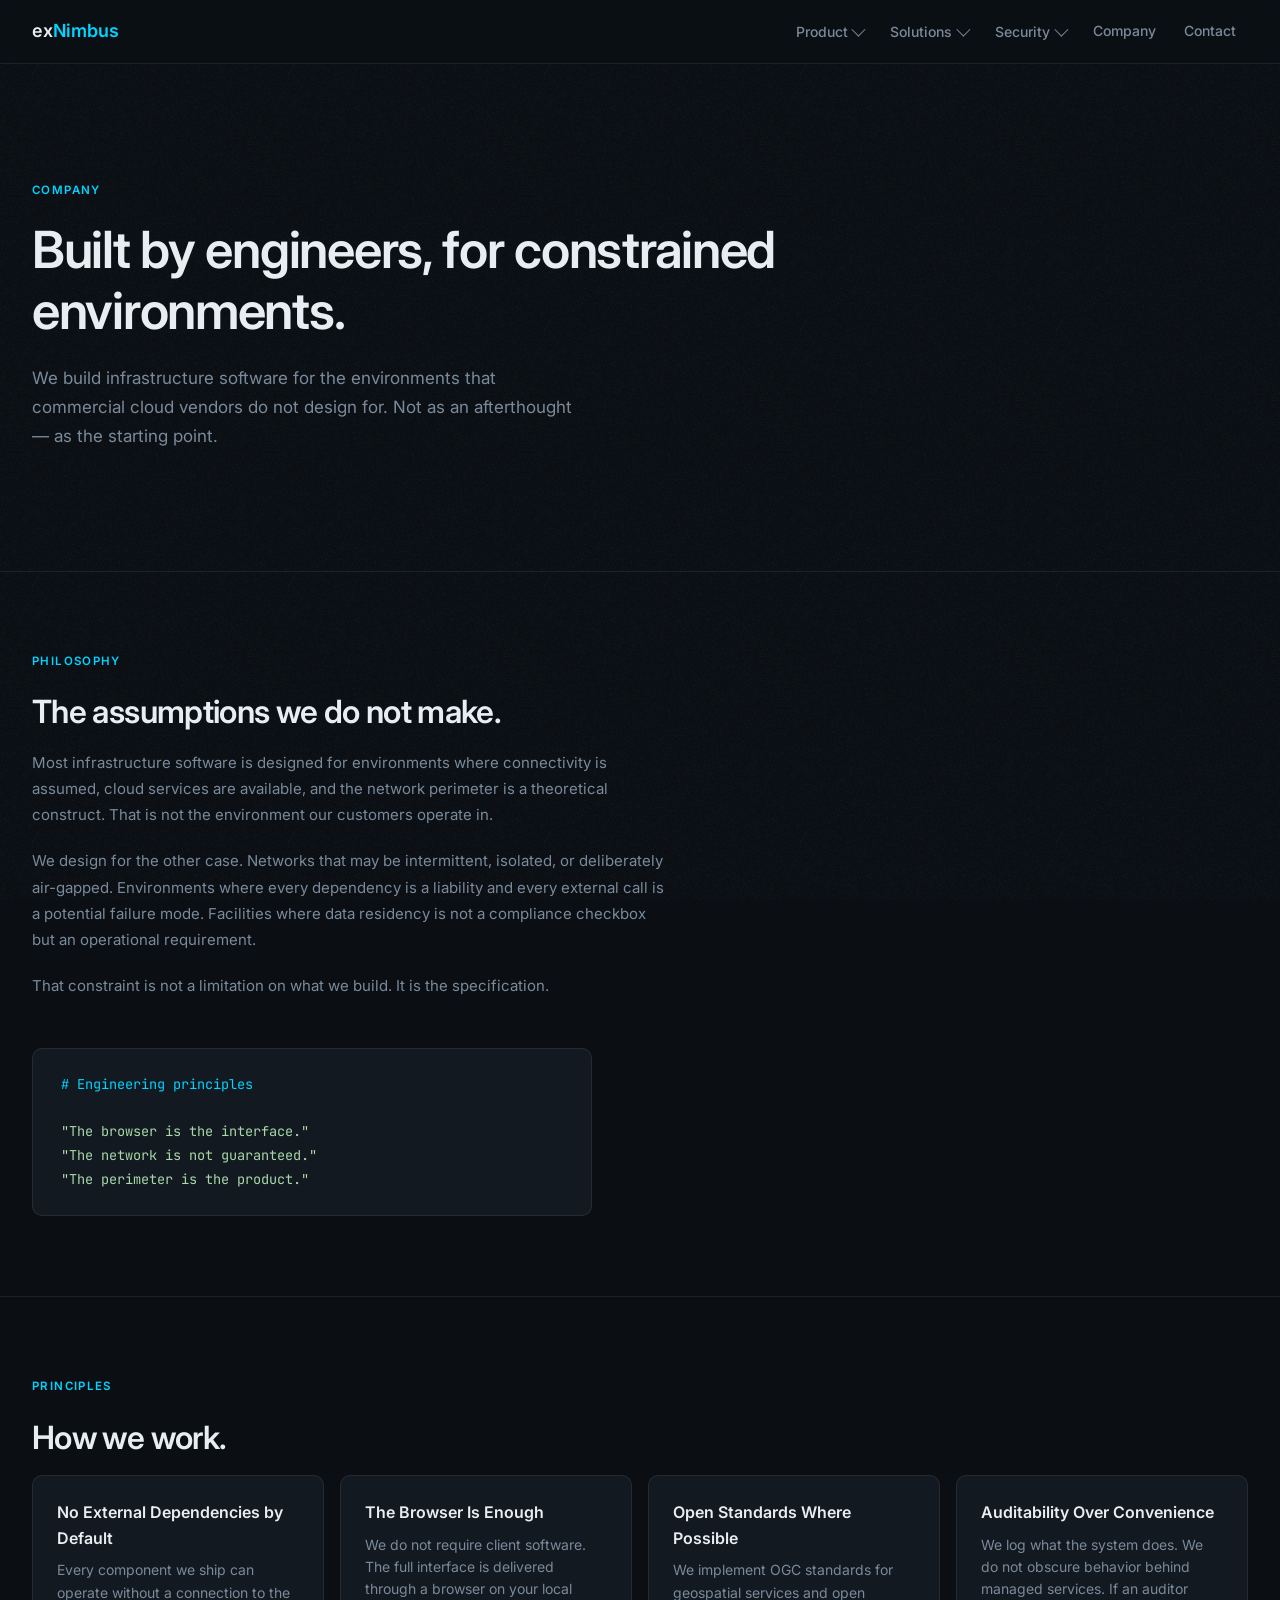
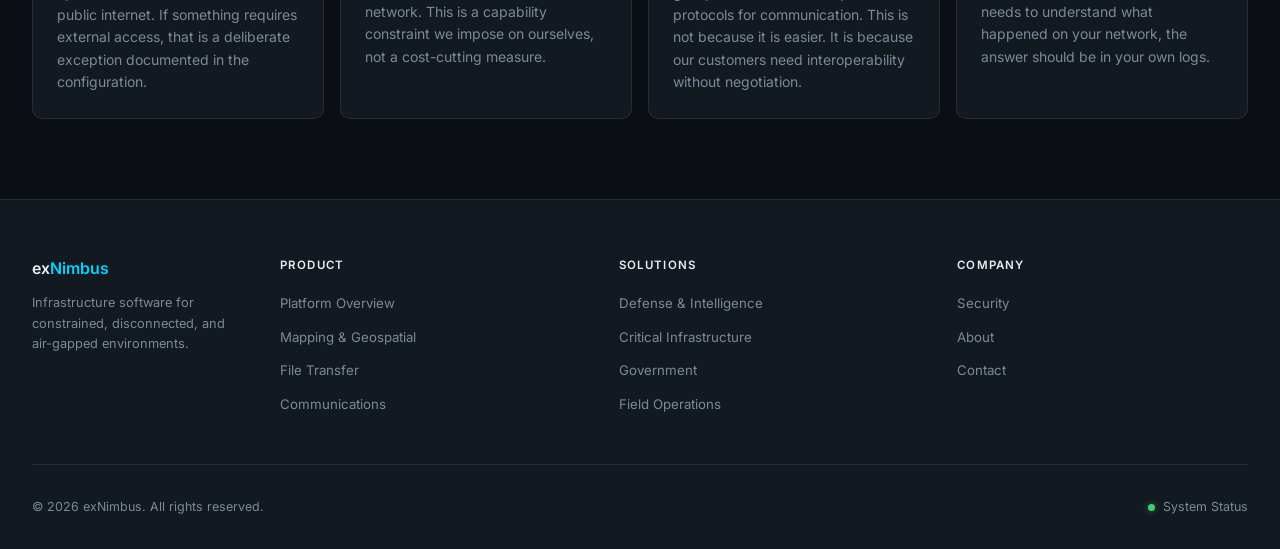
==== static/company.html @ fc00a21d "no more vanta, generic corporate look" ====
<!DOCTYPE html>
<html lang="en">
<head>
  <meta charset="UTF-8">
  <meta name="viewport" content="width=device-width, initial-scale=1.0">
  <title>Company — exNimbus</title>
  <link rel="stylesheet" href="css/site.css">
</head>
<body class="inner-page">

  <!-- Site Nav -->
  <nav class="site-nav" role="navigation" aria-label="Main navigation">
    <div class="nav-inner">
      <a href="index.html" class="nav-logo">ex<span>Nimbus</span></a>

      <ul class="nav-links" role="list">

        <li class="nav-item has-dropdown">
          <button aria-expanded="false" aria-haspopup="true">
            Product <span class="nav-chevron" aria-hidden="true"></span>
          </button>
          <div class="dropdown-panel" role="menu">
            <a href="product.html" class="dropdown-item" role="menuitem">
              <div class="item-title">Platform Overview</div>
              <div class="item-desc">Deployment modes, architecture, and integration points.</div>
            </a>
            <a href="product.html#mapping" class="dropdown-item" role="menuitem">
              <div class="item-title">Mapping &amp; Geospatial</div>
              <div class="item-desc">OGC-standards web mapping for disconnected networks.</div>
            </a>
            <a href="product.html#transfer" class="dropdown-item" role="menuitem">
              <div class="item-title">File Transfer</div>
              <div class="item-desc">Peer-to-peer transfer without centralized infrastructure.</div>
            </a>
            <a href="product.html#comms" class="dropdown-item" role="menuitem">
              <div class="item-title">Communications</div>
              <div class="item-desc">Browser-native real-time channels inside your perimeter.</div>
            </a>
          </div>
        </li>

        <li class="nav-item has-dropdown">
          <button aria-expanded="false" aria-haspopup="true">
            Solutions <span class="nav-chevron" aria-hidden="true"></span>
          </button>
          <div class="dropdown-panel" role="menu">
            <a href="solutions.html#defense" class="dropdown-item" role="menuitem">
              <div class="item-title">Defense &amp; Intelligence</div>
              <div class="item-desc">Air-gapped deployments, RBAC, full audit logging.</div>
            </a>
            <a href="solutions.html#infrastructure" class="dropdown-item" role="menuitem">
              <div class="item-title">Critical Infrastructure</div>
              <div class="item-desc">Isolated networks with high-availability requirements.</div>
            </a>
            <a href="solutions.html#government" class="dropdown-item" role="menuitem">
              <div class="item-title">Government</div>
              <div class="item-desc">Compliance-ready, on-premises, no external telemetry.</div>
            </a>
            <a href="solutions.html#field" class="dropdown-item" role="menuitem">
              <div class="item-title">Field Operations</div>
              <div class="item-desc">Edge and hybrid deployments with intermittent connectivity.</div>
            </a>
          </div>
        </li>

        <li class="nav-item has-dropdown">
          <button aria-expanded="false" aria-haspopup="true">
            Security <span class="nav-chevron" aria-hidden="true"></span>
          </button>
          <div class="dropdown-panel" role="menu">
            <a href="security.html#posture" class="dropdown-item" role="menuitem">
              <div class="item-title">Security Posture</div>
              <div class="item-desc">Zero trust architecture, no external dependencies.</div>
            </a>
            <a href="security.html#compliance" class="dropdown-item" role="menuitem">
              <div class="item-title">Compliance</div>
              <div class="item-desc">Audit logging, RBAC, and configurable data boundaries.</div>
            </a>
          </div>
        </li>

        <li class="nav-item">
          <a href="company.html">Company</a>
        </li>

        <li class="nav-item">
          <a href="contact.html">Contact</a>
        </li>

      </ul>

      <button class="nav-hamburger" aria-label="Open menu" aria-expanded="false">
        <span></span><span></span><span></span>
      </button>
    </div>
  </nav>

  <!-- Mobile Menu -->
  <div class="mobile-menu" role="dialog" aria-modal="true" aria-label="Navigation">
    <div class="mobile-menu-header">
      <a href="index.html" class="nav-logo">ex<span style="color:var(--color-accent)">Nimbus</span></a>
      <button class="mobile-menu-close" aria-label="Close menu">&times;</button>
    </div>
    <ul class="mobile-nav-links">
      <li><div class="mobile-nav-section">Product</div></li>
      <li><a href="product.html">Platform Overview</a></li>
      <li><a href="product.html#mapping">Mapping &amp; Geospatial</a></li>
      <li><a href="product.html#transfer">File Transfer</a></li>
      <li><a href="product.html#comms">Communications</a></li>
      <li><div class="mobile-nav-section">Solutions</div></li>
      <li><a href="solutions.html#defense">Defense &amp; Intelligence</a></li>
      <li><a href="solutions.html#infrastructure">Critical Infrastructure</a></li>
      <li><a href="solutions.html#government">Government</a></li>
      <li><a href="solutions.html#field">Field Operations</a></li>
      <li><div class="mobile-nav-section">More</div></li>
      <li><a href="security.html">Security</a></li>
      <li><a href="company.html">Company</a></li>
      <li><a href="contact.html">Contact</a></li>
    </ul>
  </div>

  <!-- Page Content -->
  <div class="page-body">

    <section class="hero">
      <span class="hero-eyebrow">Company</span>
      <h1>Built by engineers, for constrained environments.</h1>
      <p>We build infrastructure software for the environments that commercial cloud vendors do not design for. Not as an afterthought — as the starting point.</p>
    </section>

    <hr class="section-divider">

    <!-- Philosophy -->
    <section class="section">
      <p class="section-eyebrow">Philosophy</p>
      <h2>The assumptions we do not make.</h2>

      <div class="prose" style="margin-bottom: 3rem;">
        <p>Most infrastructure software is designed for environments where connectivity is assumed, cloud services are available, and the network perimeter is a theoretical construct. That is not the environment our customers operate in.</p>
        <p>We design for the other case. Networks that may be intermittent, isolated, or deliberately air-gapped. Environments where every dependency is a liability and every external call is a potential failure mode. Facilities where data residency is not a compliance checkbox but an operational requirement.</p>
        <p>That constraint is not a limitation on what we build. It is the specification.</p>
      </div>

      <div class="terminal-block">
        <div><span class="t-key"># Engineering principles</span></div>
        <div>&nbsp;</div>
        <div><span class="t-str">"The browser is the interface."</span></div>
        <div><span class="t-str">"The network is not guaranteed."</span></div>
        <div><span class="t-str">"The perimeter is the product."</span></div>
      </div>
    </section>

    <hr class="section-divider">

    <!-- Principles -->
    <section class="section">
      <p class="section-eyebrow">Principles</p>
      <h2>How we work.</h2>

      <div class="card-grid">
        <div class="card">
          <h3>No External Dependencies by Default</h3>
          <p>Every component we ship can operate without a connection to the public internet. If something requires external access, that is a deliberate exception documented in the configuration.</p>
        </div>
        <div class="card">
          <h3>The Browser Is Enough</h3>
          <p>We do not require client software. The full interface is delivered through a browser on your local network. This is a capability constraint we impose on ourselves, not a cost-cutting measure.</p>
        </div>
        <div class="card">
          <h3>Open Standards Where Possible</h3>
          <p>We implement OGC standards for geospatial services and open protocols for communication. This is not because it is easier. It is because our customers need interoperability without negotiation.</p>
        </div>
        <div class="card">
          <h3>Auditability Over Convenience</h3>
          <p>We log what the system does. We do not obscure behavior behind managed services. If an auditor needs to understand what happened on your network, the answer should be in your own logs.</p>
        </div>
      </div>
    </section>

    <!-- Footer -->
    <footer class="site-footer">
      <div class="footer-inner">
        <div class="footer-top">
          <div class="footer-brand">
            <a href="index.html" class="footer-logo">ex<span>Nimbus</span></a>
            <p>Infrastructure software for constrained, disconnected, and air-gapped environments.</p>
          </div>
          <div class="footer-col">
            <h4>Product</h4>
            <ul>
              <li><a href="product.html">Platform Overview</a></li>
              <li><a href="product.html#mapping">Mapping &amp; Geospatial</a></li>
              <li><a href="product.html#transfer">File Transfer</a></li>
              <li><a href="product.html#comms">Communications</a></li>
            </ul>
          </div>
          <div class="footer-col">
            <h4>Solutions</h4>
            <ul>
              <li><a href="solutions.html#defense">Defense &amp; Intelligence</a></li>
              <li><a href="solutions.html#infrastructure">Critical Infrastructure</a></li>
              <li><a href="solutions.html#government">Government</a></li>
              <li><a href="solutions.html#field">Field Operations</a></li>
            </ul>
          </div>
          <div class="footer-col">
            <h4>Company</h4>
            <ul>
              <li><a href="security.html">Security</a></li>
              <li><a href="company.html">About</a></li>
              <li><a href="contact.html">Contact</a></li>
            </ul>
          </div>
        </div>
        <div class="footer-bottom">
          <span>&copy; 2026 exNimbus. All rights reserved.</span>
          <a href="#" class="footer-status">
            <span class="status-dot"></span>
            System Status
          </a>
        </div>
      </div>
    </footer>
  </div>

  <script src="js/nav.js" defer></script>
</body>
</html>
---- static/css/site.css ----
@import url('https://fonts.googleapis.com/css2?family=Inter:wght@300;400;500;600;700&family=JetBrains+Mono:wght@400;500&display=swap');

:root {
  --color-bg: #0B0F14;
  --color-surface: #131920;
  --color-surface-2: #1A2231;
  --color-border: rgba(255, 255, 255, 0.08);
  --color-text: #E8EDF2;
  --color-text-muted: #7A8A9A;
  --color-accent: #00D4FF;
  --font-sans: 'Inter', system-ui, sans-serif;
  --font-mono: 'JetBrains Mono', monospace;
  --nav-height: 64px;
}

*, *::before, *::after {
  box-sizing: border-box;
  margin: 0;
  padding: 0;
}

html, body {
  width: 100%;
  min-height: 100%;
  background: var(--color-bg);
  color: var(--color-text);
  font-family: var(--font-sans);
  font-size: 16px;
  line-height: 1.6;
  -webkit-font-smoothing: antialiased;
}

/* Noise texture overlay — inner pages only */
body.inner-page::before {
  content: '';
  position: fixed;
  inset: 0;
  background-image: url('../gallery/noise.png');
  background-repeat: repeat;
  opacity: 0.035;
  pointer-events: none;
  z-index: 0;
}

/* ─── Site Nav ─────────────────────────────────────────── */

.site-nav {
  position: fixed;
  top: 0;
  left: 0;
  width: 100%;
  height: var(--nav-height);
  z-index: 100;
  background: rgba(11, 15, 20, 0.6);
  backdrop-filter: blur(12px);
  -webkit-backdrop-filter: blur(12px);
  border-bottom: 1px solid var(--color-border);
  transition: background 0.2s ease;
}

.site-nav.scrolled {
  background: rgba(11, 15, 20, 0.92);
}

.nav-inner {
  display: flex;
  align-items: center;
  justify-content: space-between;
  height: 100%;
  max-width: 1280px;
  margin: 0 auto;
  padding: 0 2rem;
}

.nav-logo {
  font-size: 1.125rem;
  font-weight: 600;
  color: var(--color-text);
  text-decoration: none;
  letter-spacing: -0.01em;
}

.nav-logo span {
  color: var(--color-accent);
}

.nav-links {
  display: flex;
  align-items: center;
  gap: 0.25rem;
  list-style: none;
}

.nav-item {
  position: relative;
}

.nav-item > a,
.nav-item > button {
  display: flex;
  align-items: center;
  gap: 0.3rem;
  padding: 0.375rem 0.75rem;
  font-family: var(--font-sans);
  font-size: 0.875rem;
  font-weight: 500;
  color: var(--color-text-muted);
  background: none;
  border: none;
  cursor: pointer;
  text-decoration: none;
  border-radius: 6px;
  transition: color 0.15s, background 0.15s;
  white-space: nowrap;
}

.nav-item > a:hover,
.nav-item > button:hover,
.nav-item.open > a,
.nav-item.open > button {
  color: var(--color-text);
  background: rgba(255, 255, 255, 0.05);
}

.nav-item > a.nav-disabled {
  color: rgba(122, 138, 154, 0.4);
  cursor: default;
  pointer-events: none;
}

.nav-chevron {
  display: inline-block;
  width: 10px;
  height: 10px;
  border-right: 1.5px solid currentColor;
  border-bottom: 1.5px solid currentColor;
  transform: rotate(45deg) translateY(-2px);
  transition: transform 0.2s;
}

.nav-item.open .nav-chevron {
  transform: rotate(-135deg) translateY(-2px);
}

/* ─── Dropdown Panel ─────────────────────────────────────── */

.dropdown-panel {
  position: absolute;
  top: calc(100% + 8px);
  left: 50%;
  transform: translateX(-50%) translateY(-6px);
  min-width: 480px;
  background: var(--color-surface);
  border: 1px solid var(--color-border);
  border-radius: 10px;
  padding: 1.25rem;
  display: grid;
  grid-template-columns: 1fr 1fr;
  gap: 0.5rem;
  opacity: 0;
  pointer-events: none;
  transition: opacity 0.2s ease, transform 0.2s ease;
  box-shadow: 0 16px 48px rgba(0, 0, 0, 0.5);
}

.nav-item.open .dropdown-panel {
  opacity: 1;
  pointer-events: auto;
  transform: translateX(-50%) translateY(0);
}

.dropdown-item {
  display: block;
  padding: 0.75rem 1rem;
  border-radius: 6px;
  text-decoration: none;
  transition: background 0.15s;
}

.dropdown-item:hover {
  background: var(--color-surface-2);
}

.dropdown-item .item-title {
  font-size: 0.875rem;
  font-weight: 500;
  color: var(--color-text);
  margin-bottom: 0.2rem;
}

.dropdown-item .item-desc {
  font-size: 0.78rem;
  color: var(--color-text-muted);
  line-height: 1.4;
}

/* ─── Hamburger / Mobile ─────────────────────────────────── */

.nav-hamburger {
  display: none;
  flex-direction: column;
  gap: 5px;
  background: none;
  border: none;
  cursor: pointer;
  padding: 6px;
  border-radius: 4px;
}

.nav-hamburger span {
  display: block;
  width: 22px;
  height: 2px;
  background: var(--color-text-muted);
  border-radius: 2px;
  transition: background 0.15s;
}

.nav-hamburger:hover span {
  background: var(--color-text);
}

.mobile-menu {
  display: none;
  position: fixed;
  inset: 0;
  background: var(--color-bg);
  z-index: 200;
  overflow-y: auto;
  padding: 1.5rem 2rem 3rem;
}

.mobile-menu.open {
  display: block;
}

.mobile-menu-header {
  display: flex;
  align-items: center;
  justify-content: space-between;
  margin-bottom: 2.5rem;
}

.mobile-menu-close {
  background: none;
  border: none;
  cursor: pointer;
  color: var(--color-text-muted);
  font-size: 1.5rem;
  line-height: 1;
  padding: 4px 8px;
}

.mobile-nav-links {
  list-style: none;
  display: flex;
  flex-direction: column;
  gap: 0.25rem;
}

.mobile-nav-links a {
  display: block;
  padding: 0.75rem 0;
  font-size: 1.125rem;
  font-weight: 500;
  color: var(--color-text);
  text-decoration: none;
  border-bottom: 1px solid var(--color-border);
}

.mobile-nav-section {
  padding: 0.5rem 0 0.25rem;
  font-size: 0.7rem;
  text-transform: uppercase;
  letter-spacing: 0.1em;
  color: var(--color-accent);
  font-weight: 600;
  margin-top: 1rem;
}

/* ─── Page Shell ─────────────────────────────────────────── */

.page-body {
  padding-top: var(--nav-height);
  min-height: 100vh;
  position: relative;
  z-index: 1;
}

/* ─── Hero Section ───────────────────────────────────────── */

.hero {
  max-width: 1280px;
  margin: 0 auto;
  padding: 7rem 2rem 5rem;
}

.hero-eyebrow {
  display: inline-block;
  font-size: 0.72rem;
  font-weight: 600;
  text-transform: uppercase;
  letter-spacing: 0.12em;
  color: var(--color-accent);
  margin-bottom: 1.25rem;
}

.hero h1 {
  font-size: clamp(2rem, 4vw, 3.25rem);
  font-weight: 600;
  line-height: 1.18;
  letter-spacing: -0.025em;
  color: var(--color-text);
  max-width: 800px;
  margin-bottom: 1.5rem;
}

.hero p {
  font-size: 1.0625rem;
  color: var(--color-text-muted);
  max-width: 560px;
  line-height: 1.7;
  margin-bottom: 2.5rem;
}

/* ─── Buttons ────────────────────────────────────────────── */

.btn-group {
  display: flex;
  gap: 1rem;
  flex-wrap: wrap;
}

.btn {
  display: inline-flex;
  align-items: center;
  padding: 0.6rem 1.4rem;
  font-family: var(--font-sans);
  font-size: 0.875rem;
  font-weight: 500;
  border-radius: 6px;
  text-decoration: none;
  cursor: pointer;
  transition: box-shadow 0.2s, border-color 0.2s, background 0.2s;
}

.btn-primary {
  background: transparent;
  color: var(--color-accent);
  border: 1px solid var(--color-accent);
}

.btn-primary:hover {
  box-shadow: 0 0 14px rgba(0, 212, 255, 0.3);
  background: rgba(0, 212, 255, 0.05);
}

.btn-ghost {
  background: transparent;
  color: var(--color-text-muted);
  border: 1px solid var(--color-border);
}

.btn-ghost:hover {
  color: var(--color-text);
  border-color: rgba(255, 255, 255, 0.2);
  background: rgba(255, 255, 255, 0.04);
}

/* ─── Section Container ──────────────────────────────────── */

.section {
  max-width: 1280px;
  margin: 0 auto;
  padding: 5rem 2rem;
}

.section-eyebrow {
  font-size: 0.72rem;
  font-weight: 600;
  text-transform: uppercase;
  letter-spacing: 0.12em;
  color: var(--color-accent);
  margin-bottom: 1rem;
}

.section h2 {
  font-size: clamp(1.5rem, 2.5vw, 2.25rem);
  font-weight: 600;
  letter-spacing: -0.02em;
  color: var(--color-text);
  margin-bottom: 0.75rem;
}

.section-lead {
  font-size: 1rem;
  color: var(--color-text-muted);
  max-width: 520px;
  line-height: 1.7;
  margin-bottom: 3rem;
}

/* ─── Cards ──────────────────────────────────────────────── */

.card-grid {
  display: grid;
  grid-template-columns: repeat(auto-fill, minmax(260px, 1fr));
  gap: 1rem;
}

.card-grid-2 {
  display: grid;
  grid-template-columns: repeat(auto-fill, minmax(320px, 1fr));
  gap: 1rem;
}

.card {
  background: var(--color-surface);
  border: 1px solid var(--color-border);
  border-radius: 10px;
  padding: 1.5rem;
  transition: border-color 0.2s, box-shadow 0.2s;
}

.card:hover {
  border-color: rgba(0, 212, 255, 0.3);
  box-shadow: 0 0 20px rgba(0, 212, 255, 0.07);
}

.card-icon {
  width: 36px;
  height: 36px;
  margin-bottom: 1rem;
  color: var(--color-accent);
}

.card h3 {
  font-size: 1rem;
  font-weight: 600;
  color: var(--color-text);
  margin-bottom: 0.5rem;
}

.card p {
  font-size: 0.875rem;
  color: var(--color-text-muted);
  line-height: 1.6;
}

.card-attrs {
  list-style: none;
  margin-top: 1rem;
  display: flex;
  flex-direction: column;
  gap: 0.3rem;
}

.card-attrs li {
  font-size: 0.8rem;
  color: var(--color-text-muted);
  padding-left: 1rem;
  position: relative;
}

.card-attrs li::before {
  content: '—';
  position: absolute;
  left: 0;
  color: var(--color-accent);
  opacity: 0.6;
}

/* ─── Mailto Card ────────────────────────────────────────── */

.contact-grid {
  display: grid;
  grid-template-columns: repeat(auto-fill, minmax(280px, 1fr));
  gap: 1.25rem;
  max-width: 680px;
}

.mailto-card {
  display: block;
  background: var(--color-surface);
  border: 1px solid var(--color-border);
  border-radius: 10px;
  padding: 2rem 1.75rem;
  text-decoration: none;
  transition: border-color 0.2s, box-shadow 0.2s;
}

.mailto-card:hover {
  border-color: rgba(0, 212, 255, 0.4);
  box-shadow: 0 0 28px rgba(0, 212, 255, 0.1);
}

.mailto-card .mail-address {
  font-family: var(--font-mono);
  font-size: 0.95rem;
  color: var(--color-accent);
  margin-bottom: 0.5rem;
}

.mailto-card .mail-label {
  font-size: 0.875rem;
  color: var(--color-text-muted);
}

/* ─── Terminal Block ─────────────────────────────────────── */

.terminal-block {
  background: var(--color-surface);
  border: 1px solid var(--color-border);
  border-radius: 10px;
  padding: 1.5rem 1.75rem;
  font-family: var(--font-mono);
  font-size: 0.85rem;
  line-height: 1.75;
  color: var(--color-text-muted);
  max-width: 560px;
  margin-top: 2rem;
}

.terminal-block .t-key {
  color: var(--color-accent);
}

.terminal-block .t-str {
  color: #a8d8a8;
}

.terminal-block .t-arr {
  color: #e8d9a0;
}

/* ─── Philosophy / Prose ─────────────────────────────────── */

.prose {
  max-width: 640px;
}

.prose p {
  font-size: 0.9375rem;
  color: var(--color-text-muted);
  line-height: 1.75;
  margin-bottom: 1.25rem;
}

.prose p:last-child {
  margin-bottom: 0;
}

/* ─── Divider ────────────────────────────────────────────── */

.section-divider {
  border: none;
  border-top: 1px solid var(--color-border);
  margin: 0;
}

/* ─── Footer ─────────────────────────────────────────────── */

.site-footer {
  border-top: 1px solid var(--color-border);
  background: var(--color-surface);
  padding: 3.5rem 2rem 2rem;
  position: relative;
  z-index: 1;
}

.footer-inner {
  max-width: 1280px;
  margin: 0 auto;
}

.footer-top {
  display: grid;
  grid-template-columns: 200px repeat(3, 1fr);
  gap: 3rem;
  margin-bottom: 3rem;
}

.footer-brand .footer-logo {
  font-size: 1rem;
  font-weight: 600;
  color: var(--color-text);
  text-decoration: none;
  display: inline-block;
  margin-bottom: 0.75rem;
}

.footer-brand .footer-logo span {
  color: var(--color-accent);
}

.footer-brand p {
  font-size: 0.8rem;
  color: var(--color-text-muted);
  line-height: 1.6;
}

.footer-col h4 {
  font-size: 0.72rem;
  font-weight: 600;
  text-transform: uppercase;
  letter-spacing: 0.1em;
  color: var(--color-text);
  margin-bottom: 1rem;
}

.footer-col ul {
  list-style: none;
  display: flex;
  flex-direction: column;
  gap: 0.5rem;
}

.footer-col a {
  font-size: 0.83rem;
  color: var(--color-text-muted);
  text-decoration: none;
  transition: color 0.15s;
}

.footer-col a:hover {
  color: var(--color-text);
}

.footer-col a.disabled {
  color: rgba(122, 138, 154, 0.4);
  pointer-events: none;
  cursor: default;
}

.footer-bottom {
  display: flex;
  align-items: center;
  justify-content: space-between;
  padding-top: 2rem;
  border-top: 1px solid var(--color-border);
  font-size: 0.78rem;
  color: var(--color-text-muted);
}

.footer-status {
  display: flex;
  align-items: center;
  gap: 0.5rem;
  text-decoration: none;
  color: var(--color-text-muted);
  transition: color 0.15s;
}

.footer-status:hover {
  color: var(--color-text);
}

.status-dot {
  width: 7px;
  height: 7px;
  border-radius: 50%;
  background: #3ecf6a;
  box-shadow: 0 0 6px rgba(62, 207, 106, 0.5);
}

/* ─── Responsive ─────────────────────────────────────────── */

@media (max-width: 768px) {
  .nav-links {
    display: none;
  }

  .nav-hamburger {
    display: flex;
  }

  .footer-top {
    grid-template-columns: 1fr 1fr;
    gap: 2rem;
  }

  .footer-brand {
    grid-column: 1 / -1;
  }

  .footer-bottom {
    flex-direction: column;
    gap: 1rem;
    text-align: center;
  }

  .hero {
    padding: 5rem 1.5rem 4rem;
  }

  .section {
    padding: 3.5rem 1.5rem;
  }

  .dropdown-panel {
    grid-template-columns: 1fr;
    min-width: 280px;
  }
}
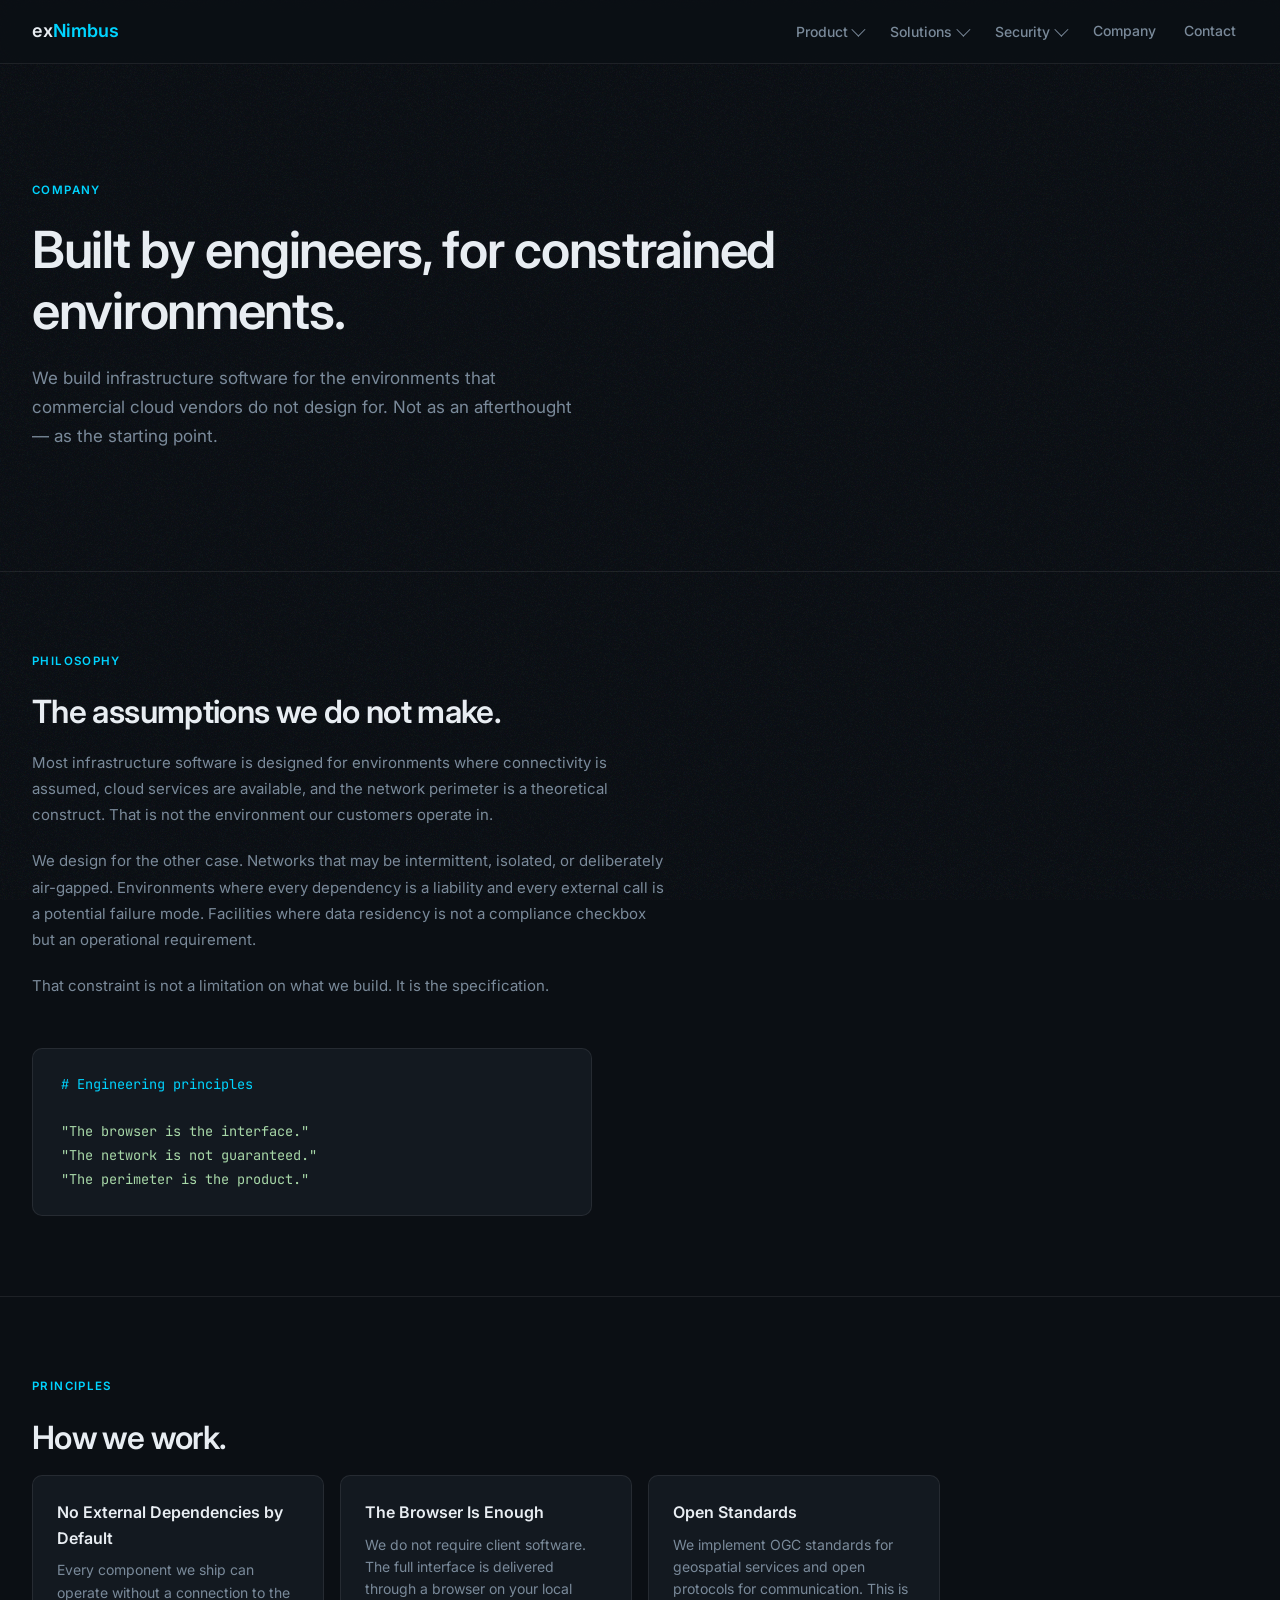
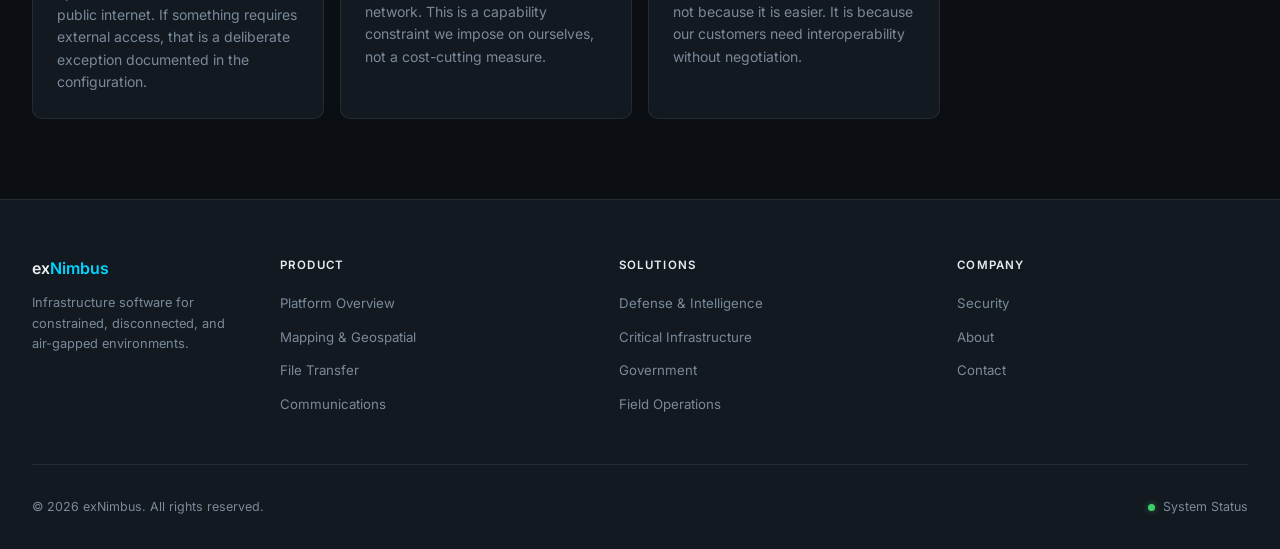
==== commit 46d89270: "removed logging copy" ====
--- a/static/company.html
+++ b/static/company.html
@@ -167,12 +167,8 @@
           <p>We do not require client software. The full interface is delivered through a browser on your local network. This is a capability constraint we impose on ourselves, not a cost-cutting measure.</p>
         </div>
         <div class="card">
-          <h3>Open Standards Where Possible</h3>
+          <h3>Open Standards</h3>
           <p>We implement OGC standards for geospatial services and open protocols for communication. This is not because it is easier. It is because our customers need interoperability without negotiation.</p>
-        </div>
-        <div class="card">
-          <h3>Auditability Over Convenience</h3>
-          <p>We log what the system does. We do not obscure behavior behind managed services. If an auditor needs to understand what happened on your network, the answer should be in your own logs.</p>
         </div>
       </div>
     </section>
